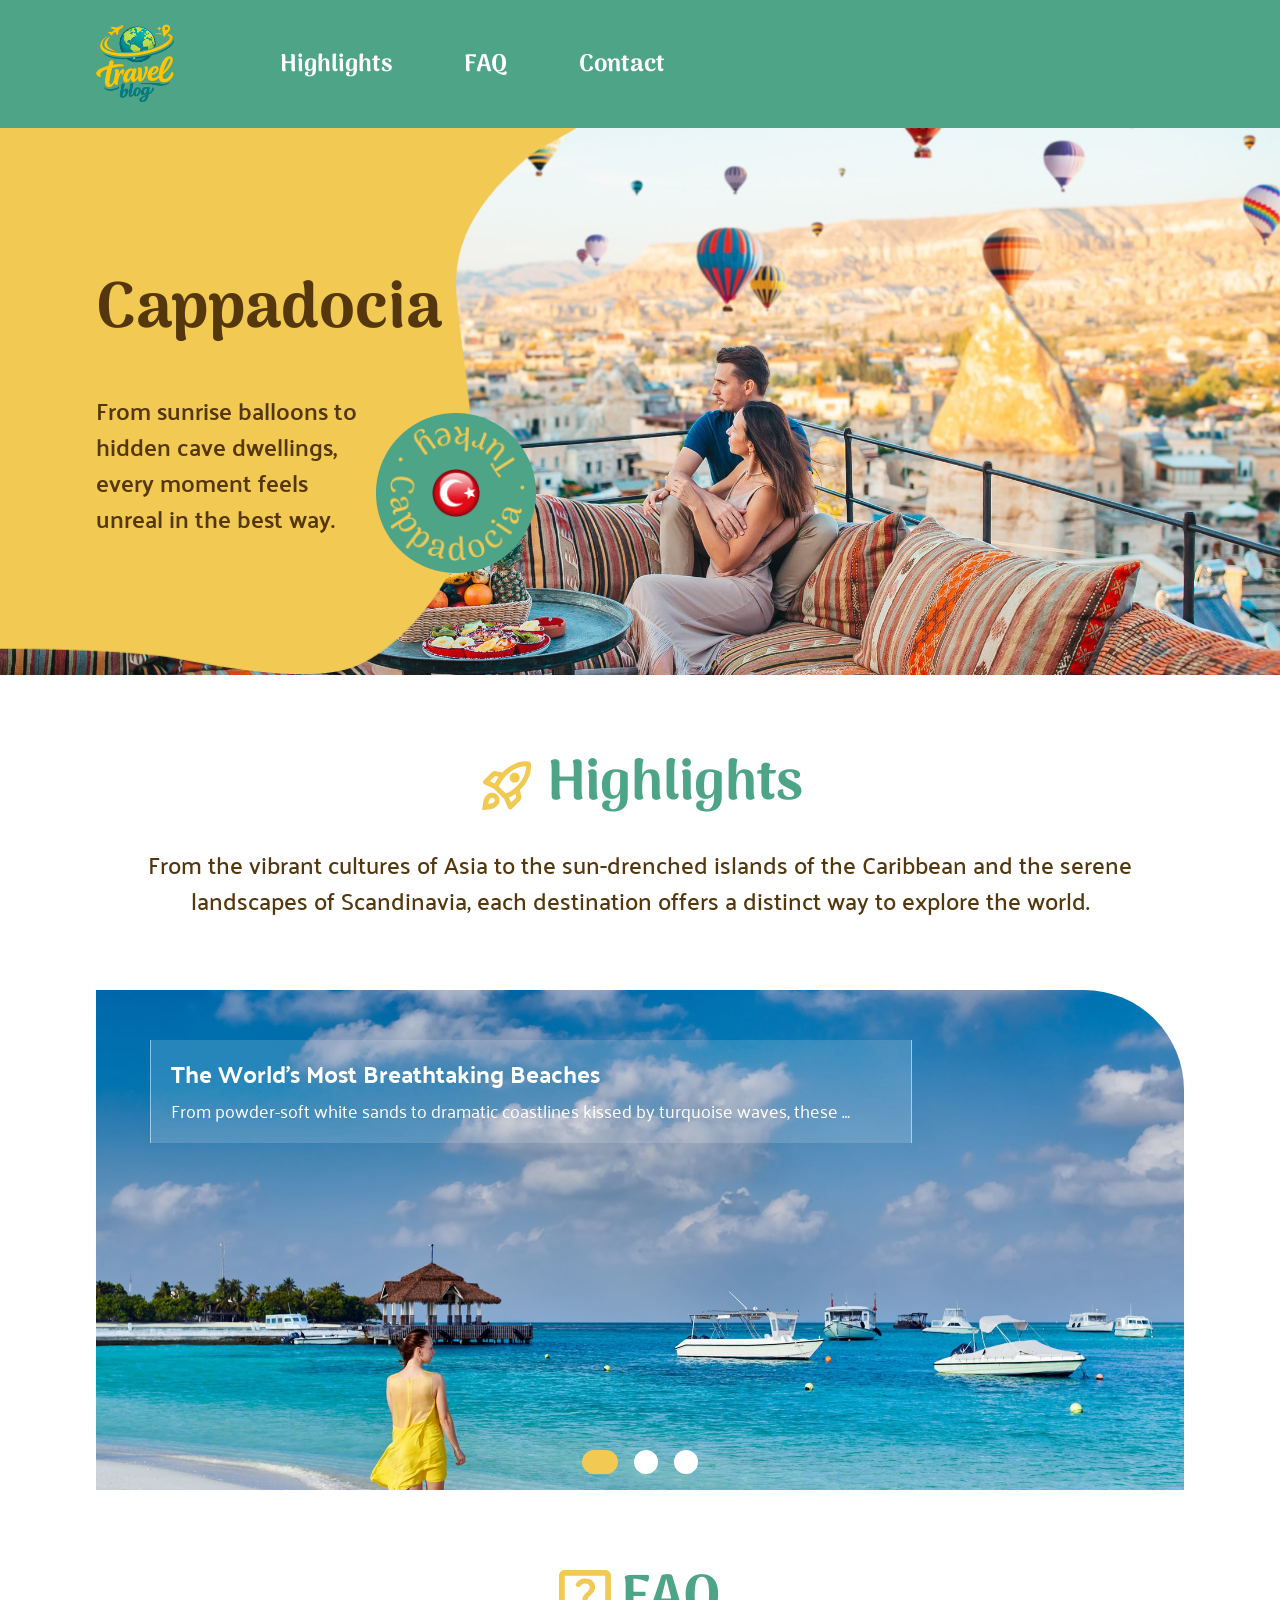
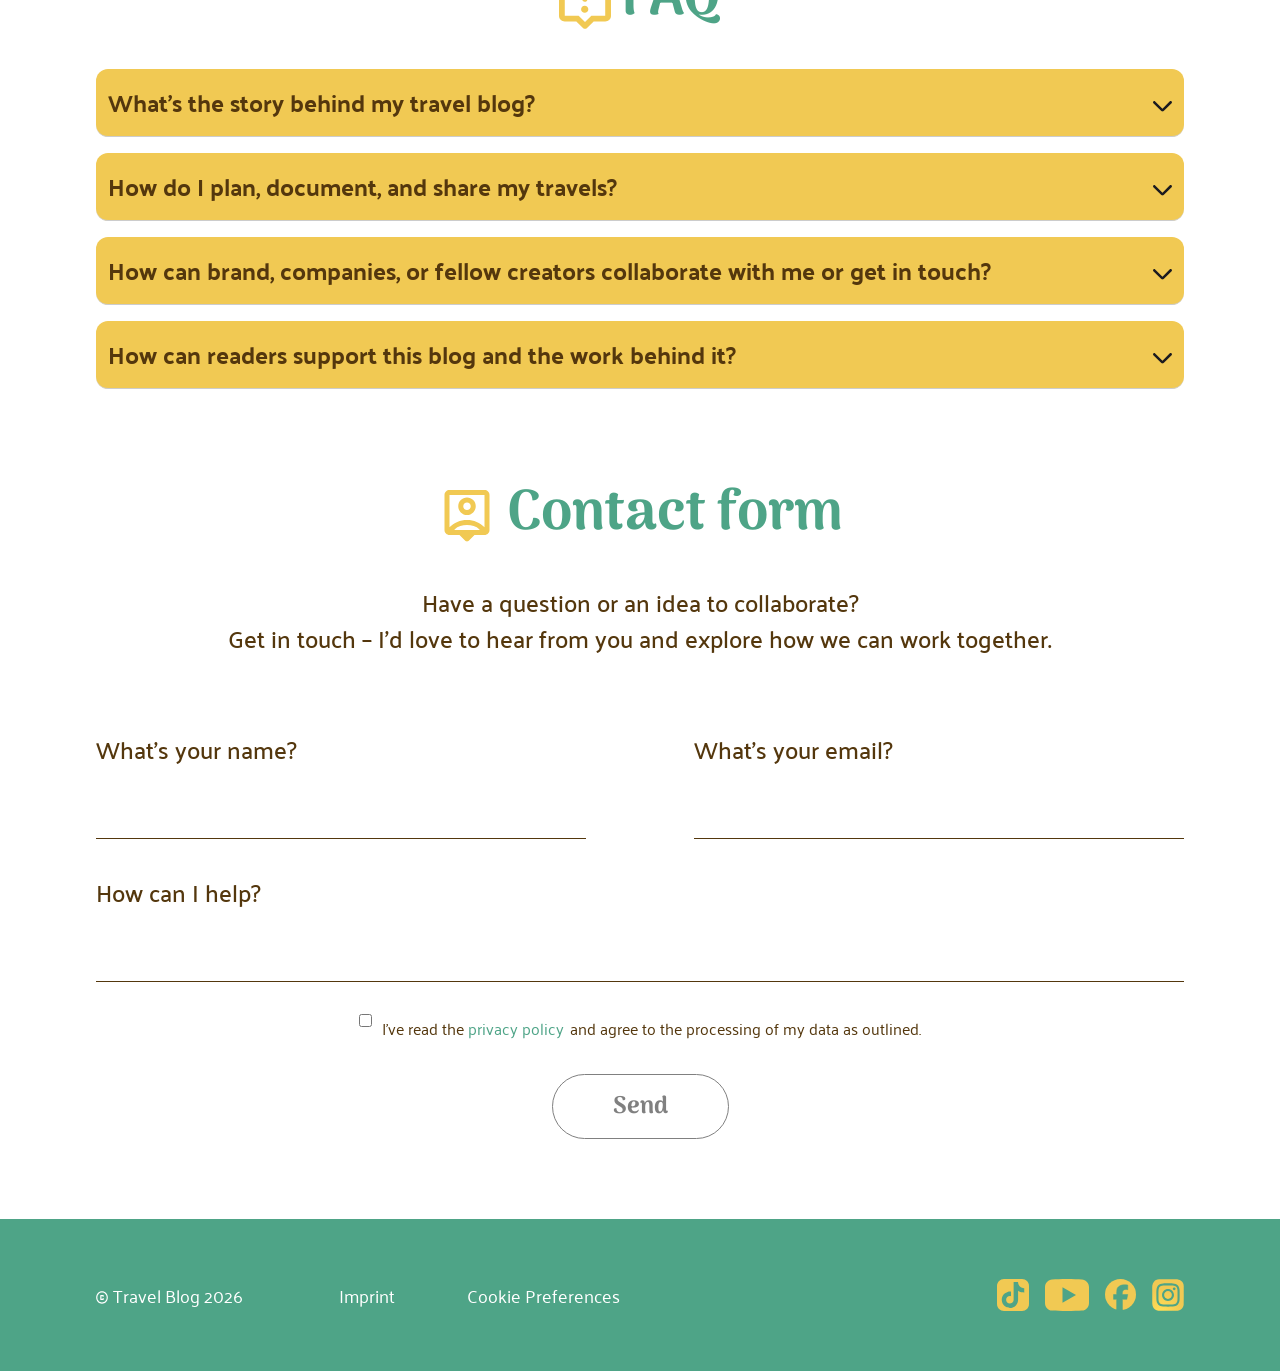
==== index.html @ 92fa1c50 "added hover effekt on desktop navbar" ====
<!DOCTYPE html>
<html lang="de">

<head>
    <meta charset="UTF-8">
    <meta name="viewport" content="width=device-width, initial-scale=1.0">
    <title>Reiseblog</title>
    <link rel="stylesheet" href="./styles/variables.css">
    <link rel="stylesheet" href="./styles/fonts.css">
    <link rel="stylesheet" href="./styles/reset.css">
    <link rel="stylesheet" href="./styles/style.css">
</head>

<body>
    <!--HEADER START-->
    <header>
        <nav class="desktop-nav">
            <a class="logo" href="./index.html">
                <img src="./assets/icons/header-logo.svg" alt="Reiseblog führt zur Startseite">
            </a>
            <ul>
                <li><a class="highlight" href="./index.html#highlights">Highlights</a></li>
                <li><a href="./index.html#faq">FAQ</a></li>
                <li><a href="./index.html#contact">Contact</a></li>
            </ul>
        </nav>
    </header>
    <!--HEADER END-->

    <!--MAIN START-->
    <main>
        <section class="landing-section">
            <div class="landing-blob">
                <div class="landing-badge">
                    <img class="badge-circle" src="./assets/img/ellipse-green.png" alt="Ein grüner Kreis">
                    <img class="badge-text" src="./assets/img/cappadocia-turkey.png"
                        alt="Cappadocia eine Stadt in der Türkei">
                    <img class="badge-flag" src="./assets/icons/turkey-flag.png" alt="Die türkische Flagge">
                </div>
            </div>
            <div class="landing-inner">
                <div class="landing-text">
                    <h1>Cappadocia</h1>
                    <p>From sunrise balloons to hidden cave dwellings, every moment feels unreal
                        in the best way.</p>
                </div>
            </div>
        </section>
        <section class="highlights-section" id="highlights">
            <div class="highlights-headline">
                <img class="icons" src="./assets/icons/rocket-launch-yellow.svg" alt="Eine gelbe symbolische Rakete">
                <h2>Highlights</h2>
            </div>
            <p class="section-intro">From the vibrant cultures of Asia to the sun-drenched islands of
                the Caribbean and the serene landscapes of Scandinavia, each destination offers a
                distinct way to explore the world.</p>
            <section class="slider">
                <input type="radio" name="slider" id="slide-1" checked>
                <input type="radio" name="slider" id="slide-2">
                <input type="radio" name="slider" id="slide-3">

                <div class="slider-wrapper">
                    <a class="slide" href="./joel.html">
                        <img src="./assets/img/slider-maldives.jpg" alt="">
                        <div class="slide-text">
                            <h3>The World&rsquo;s Most Breathtaking Beaches</h3>
                            <p>From powder-soft white sands to dramatic coastlines kissed by
                                turquoise waves, these …</p>
                        </div>
                    </a>
                    <a class="slide" href="./abed.html">
                        <img src="./assets/img/slider-beirut.jpg" alt="">
                        <div class="slide-text">
                            <h3>Beirut in 3 Days: Culture, Coast and Cuisine</h3>
                            <p>Discover Beirut, a city where historic streets, Mediterranean views
                                and modern culture come …</p>
                        </div>
                    </a>
                    <a class="slide" href="./jp.html">
                        <img src="./assets/img/slider-sharm-el-sheikh.jpg" alt="">
                        <div class="slide-text">
                            <h3>Sharm el-Sheikh Beneath The Surface</h3>
                            <p>Coral gardens start a few metres from the shore, where turtles and reef
                                fish drift past in …</p>
                        </div>
                    </a>
                </div>

                <div class="slider-dots">
                    <label for="slide-1"></label>
                    <label for="slide-2"></label>
                    <label for="slide-3"></label>
                </div>
            </section>
        </section>
        <section class="faq-section" id="faq">
            <div class="faq-headline">
                <img class="icons" src="./assets/icons/live-help-yellow.svg" alt="Ein gelbes symbolisches Fragezeichen">
                <h2>FAQ</h2>
            </div>
            <div class="faq-all">
                <details class="faq">
                    <summary>What's the story behind my travel blog?</summary>
                    <p>This blog started as a way to remember. After my first long trip I noticed the
                        details were fading faster than the photos could hold them, so I began writing
                        everything down. What was meant as a private diary slowly turned into a place
                        where other travelers come for honest, first-hand stories.</p>
                </details>
                <details class="faq">
                    <summary>How do I plan, document, and share my travels?</summary>
                    <p>Planning usually starts months ahead with a rough route, a budget, and a lot of
                        reading. On the road I take notes every evening and shoot as I go, so nothing
                        depends on memory later. The posts are written once I am back home, which keeps
                        them honest rather than rushed.</p>
                </details>
                <details class="faq">
                    <summary>How can brand, companies, or fellow creators collaborate with me or get in touch?
                    </summary>
                    <p>I work with brands, tourism boards, and fellow creators whose values match what I
                        write about here. The easiest way to reach me is the contact form below &ndash;
                        ideally with a short outline of what you have in mind and a rough timeline.
                        Every serious request gets an answer, usually within a week.</p>
                </details>
                <details class="faq">
                    <summary>How can readers support this blog and the work behind it?</summary>
                    <p>The most valuable support is free: read the posts, share the ones you liked, and
                        tell me what you would like to see next. If you want to go further, booking
                        through the links you find here costs you nothing extra and helps cover hosting
                        and travel expenses. Every message and every recommendation keeps this project
                        going.</p>
                </details>
            </div>
        </section>
        <section class="contact-section" id="contact">
            <div class="contact-headline">
                <img class="icons" src="./assets/icons/person-pin-yellow.svg" alt="Gelbes Symbol für eine Kontaktperson">
                <h2>Contact form</h2>
            </div>
            <p class="section-intro">Have a question or an idea to collaborate?<br>
                Get in touch &ndash; I'd love to hear from you and explore how we can work together.</p>
            <form class="contact-form">
                <div class="form-field">
                    <label for="contact-name">What's your name?</label>
                    <input type="text" id="contact-name" name="name">
                </div>

                <div class="form-field">
                    <label for="contact-email">What's your email?</label>
                    <input type="email" id="contact-email" name="email">
                </div>

                <div class="form-field form-field-full">
                    <label for="contact-message">How can I help?</label>
                    <input type="text" id="contact-message" name="message">
                </div>

                <div class="form-privacy">
                    <input type="checkbox" id="contact-privacy" name="privacy">
                    <label for="contact-privacy">I've read the <a href="#">privacy policy</a> and agree to
                        the processing of my data as outlined.</label>
                </div>

                <button class="send-button" type="button">Send</button>
            </form>
        </section>
    </main>
    <!--MAIN END-->

    <!--FOOTER START-->
    <footer>
        <div class="footer-inner">
            <div class="footer-legal">
                <a href="">Imprint</a>
                <a href="">Cookie Preferences</a>
            </div>
            <div class="footer-row">
                <div class="copyright">
                    <img src="./assets/icons/copyright-icon.svg" alt="Ein Copyright Logo">
                    <p>Travel Blog 2026</p>
                </div>
                <div class="footer-social">
                    <a href="https://www.tiktok.com" target="_blank"><img src="./assets/icons/tiktok-icon.svg"
                            alt="TikTok Logo"></a>
                    <a class="youtube" href="https://www.youtube.com" target="_blank"><img
                            src="./assets/icons/youtube-icon.svg" alt="YouTube Logo"></a>
                    <a href="https://www.facebook.com" target="_blank"><img src="./assets/icons/facebook-icon.svg"
                            alt="Facebook Logo"></a>
                    <a href="https://www.instagram.com" target="_blank"><img src="./assets/icons/Instagram-icon.svg"
                            alt="Instagram Logo"></a>
                </div>
            </div>
        </div>
    </footer>
    <!--FOOTER END-->

    <!--MOBILE NAV START-->
    <nav class="mobile-nav">
        <ul>
            <li><a href="./index.html"><img src="./assets/icons/Home-screen.svg" alt="zurück zu Home"></a></li>
            <li><a href="./index.html#highlights"><img src="./assets/icons/rocket-launch-green.svg"
                alt="zurück zu Highlights"></a></li>
            <li><a href="./index.html#faq"><img src="./assets/icons/live-help-green.svg" alt="zurück zu FAQ"></a></li>
            <li><a href="./index.html#contact"><img src="./assets/icons/person-pin-green.svg"
                        alt="zurück zu Contact form"></a></li>
        </ul>
    </nav>
    <!--MOBILE NAV END-->
</body>

</html>
---- styles/variables.css ----
:root {
    --color-primary:rgba(78, 164, 135, 1);
    --color-secondary:rgba(241, 201, 83, 1);
    --color-text-primary:rgba(84, 55, 13, 1);
    --color-text-secondary:rgba(255, 255, 255, 1);
    --color-background:rgba(255, 255, 255, 1);
}
---- styles/fonts.css ----
/* palanquin-regular - latin */
@font-face {
  font-display: swap; /* Check https://developer.mozilla.org/en-US/docs/Web/CSS/@font-face/font-display for other options. */
  font-family: 'Palanquin';
  font-style: normal;
  font-weight: 400;
  src: url('../assets/fonts/palanquin-v17-latin-regular.woff2') format('woff2'); /* Chrome 36+, Opera 23+, Firefox 39+, Safari 12+, iOS 10+ */
}
/* palanquin-500 - latin */
@font-face {
  font-display: swap; /* Check https://developer.mozilla.org/en-US/docs/Web/CSS/@font-face/font-display for other options. */
  font-family: 'Palanquin';
  font-style: normal;
  font-weight: 500;
  src: url('../assets/fonts/palanquin-v17-latin-500.woff2') format('woff2'); /* Chrome 36+, Opera 23+, Firefox 39+, Safari 12+, iOS 10+ */
}
/* palanquin-600 - latin */
@font-face {
  font-display: swap;
  font-family: 'Palanquin';
  font-style: normal;
  font-weight: 600;
  src: url('../assets/fonts/palanquin-v17-latin-600.woff2') format('woff2');
}

/* palanquin-700 - latin */
@font-face {
  font-display: swap; /* Check https://developer.mozilla.org/en-US/docs/Web/CSS/@font-face/font-display for other options. */
  font-family: 'Palanquin';
  font-style: normal;
  font-weight: 700;
  src: url('../assets/fonts/palanquin-v17-latin-700.woff2') format('woff2'); /* Chrome 36+, Opera 23+, Firefox 39+, Safari 12+, iOS 10+ */
}

/* arima-regular - latin */
@font-face {
  font-display: swap; /* Check https://developer.mozilla.org/en-US/docs/Web/CSS/@font-face/font-display for other options. */
  font-family: 'Arima';
  font-style: normal;
  font-weight: 400;
  src: url('../assets/fonts/arima-v7-latin-regular.woff2') format('woff2'); /* Chrome 36+, Opera 23+, Firefox 39+, Safari 12+, iOS 10+ */
}

/* arima-500 - latin */
@font-face {
  font-display: swap;
  font-family: 'Arima';
  font-style: normal;
  font-weight: 500;
  src: url('../assets/fonts/arima-v7-latin-500.woff2') format('woff2');
}

/* arima-600 - latin */
@font-face {
  font-display: swap; /* Check https://developer.mozilla.org/en-US/docs/Web/CSS/@font-face/font-display for other options. */
  font-family: 'Arima';
  font-style: normal;
  font-weight: 600;
  src: url('../assets/fonts/arima-v7-latin-600.woff2') format('woff2'); /* Chrome 36+, Opera 23+, Firefox 39+, Safari 12+, iOS 10+ */
}
/* arima-700 - latin */
@font-face {
  font-display: swap; /* Check https://developer.mozilla.org/en-US/docs/Web/CSS/@font-face/font-display for other options. */
  font-family: 'Arima';
  font-style: normal;
  font-weight: 700;
  src: url('../assets/fonts/arima-v7-latin-700.woff2') format('woff2'); /* Chrome 36+, Opera 23+, Firefox 39+, Safari 12+, iOS 10+ */
}

/* palanquin-dark-600 - latin */
@font-face {
  font-display: swap; /* Check https://developer.mozilla.org/en-US/docs/Web/CSS/@font-face/font-display for other options. */
  font-family: 'Palanquin Dark';
  font-style: normal;
  font-weight: 600;
  src: url('../assets/fonts/palanquin-dark-v17-latin-600.woff2') format('woff2'); /* Chrome 36+, Opera 23+, Firefox 39+, Safari 12+, iOS 10+ */
}
---- styles/style.css ----
body {
    background-color: var(--color-background);
    font-family: 'Palanquin';
}

h1 {
    font-family: arima;
    font-weight: 700;
    font-size: 2.5rem;
    color: var(--color-secondary);
}

h2 {
    font-family: 'Arima';
    font-style: normal;
    font-weight: 700;
    font-size: 2.25rem;
    color: var(--color-primary);
}

.desktop-nav li {
    list-style-type: none;
    display: none;
}

header {
    background-color: var(--color-primary);
    height: 70px;
    width: 100%;
    display: flex;
    justify-content: center;
    align-items: center;
}

.logo {
    display: flex;
}

header img {
    height: 56px;
    width: 56px;
}

.landing-section {
    position: relative;
    max-width: 1440px;
    margin-left: auto;
    margin-right: auto;
    height: 515px;
    background-image: url(../assets/img/hero-cappadocia.jpg);
    background-repeat: no-repeat;
    background-size: cover;
    background-position: 45% 50%;
}

.landing-blob {
    position: absolute;
    top: 0;
    left: 0;
    width: 220px;
    height: 290px;
    background-image: url(../assets/img/yellow-landing-bg.png);
    background-size: 100% 100%;
    background-repeat: no-repeat;
}

.landing-text {
    display: none;
}

.landing-badge {
    position: absolute;
    top: 120px;
    left: 70px;
    width: 160px;
    height: 160px;
}

.badge-circle {
    width: 100%;
}

.badge-text {
    position: absolute;
    top: 8%;
    left: 8%;
    width: 85%;
    animation: badge-spin 18s linear infinite;
}

.badge-flag {
    position: absolute;
    top: 35%;
    left: 35%;
    width: 30%;
}

@keyframes badge-spin {
    to {
        transform: rotate(360deg);
    }
}

.highlights-section {
    max-width: 1440px;
    margin-left: auto;
    margin-right: auto;
    padding-top: 4em;
    padding-left: 1em;
    padding-right: 1em;

}

.highlights-headline {
    display: flex;
    justify-content: center;
    align-items: center;
    gap: 0.625em;
    padding-bottom: 1em;
}

.slider {
    position: relative;
    overflow: hidden;
}

.slider>input[type="radio"] {
    position: absolute;
    bottom: 16px;
    opacity: 0;
    pointer-events: none;
}

.slider-wrapper {
    display: flex;
    width: 300%;
    transition: transform 500ms ease-in-out;
}

.slide {
    position: relative;
    width: calc(100% / 3);
    flex-shrink: 0;
    text-decoration: none;
}

.slide img {
    display: block;
    width: 100%;
    height: 500px;
    object-fit: cover;
    border-top-right-radius: 100px;
}

.slide-text {
    position: absolute;
    top: 20%;
    left: 5%;
    right: 5%;
    padding: 1.25em;
    border-left: 1px solid rgba(255, 255, 255, 0.5);
    border-right: 1px solid rgba(255, 255, 255, 0.5);
    background-color: rgba(255, 255, 255, 0.15);
    color: var(--color-text-secondary);
}

.slide-text h3 {
    font-family: 'Palanquin';
    font-weight: 700;
    font-size: 1.5rem;
    line-height: 1.2;
}

.slide-text p {
    font-size: 1.125rem;
    line-height: 1.4;
    padding-top: 0.5em;
}

#slide-1:checked~.slider-wrapper {
    transform: translateX(0);
}

#slide-2:checked~.slider-wrapper {
    transform: translateX(calc(-100% / 3));
}

#slide-3:checked~.slider-wrapper {
    transform: translateX(calc(-200% / 3));
}

.slider-dots {
    position: absolute;
    bottom: 16px;
    left: 50%;
    transform: translateX(-50%);
    display: flex;
    gap: 1em;
}

.slider-dots label {
    width: 24px;
    height: 24px;
    border-radius: 12px;
    background-color: var(--color-background);
    cursor: pointer;
    transition: width 300ms ease-in-out, background-color 300ms ease-in-out;
}

#slide-1:checked~.slider-dots label:nth-child(1),
#slide-2:checked~.slider-dots label:nth-child(2),
#slide-3:checked~.slider-dots label:nth-child(3) {
    width: 36px;
    background-color: var(--color-secondary);
}

.faq-section {
    max-width: 1440px;
    margin-left: auto;
    margin-right: auto;
    padding-top: 4em;
    padding-left: 1em;
    padding-right: 1em;
}

.faq-headline {
    display: flex;
    justify-content: center;
    align-items: center;
    gap: 0.625em;
    padding-bottom: 1.5em;
}

.contact-section {
    max-width: 1440px;
    margin-left: auto;
    margin-right: auto;
    padding-top: 5em;
    padding-left: 1em;
    padding-right: 1em;
    padding-bottom: 5em;
}

.contact-headline {
    display: flex;
    justify-content: center;
    align-items: center;
    gap: 0.625em;
    padding-bottom: 1.5em;
}

.section-intro {
    display: none;
}

.contact-form {
    display: flex;
    flex-direction: column;
    gap: 2em;
    max-width: 600px;
    margin-left: auto;
    margin-right: auto;
}

.form-field {
    display: flex;
    flex-direction: column;
}

.form-field label {
    font-family: 'Palanquin';
    font-size: 1.25rem;
    color: var(--color-text-primary);
}

.form-field input {
    border: none;
    border-bottom: 1px solid var(--color-text-primary);
    background-color: transparent;
    padding-top: 2em;
    padding-bottom: 0.5em;
    font-family: 'Palanquin';
    font-size: 1rem;
    color: var(--color-text-primary);
}

.form-field input:focus {
    outline: none;
    border-bottom-width: 2px;
}

.form-privacy {
    display: flex;
    align-items: flex-start;
    gap: 0.625em;
}

.form-privacy input[type="checkbox"]:checked {
    background-color: var(--color-primary);

}

.form-privacy label {
    font-family: 'Palanquin';
    color: var(--color-text-primary);
}

.form-privacy a {
    display: inline-block;
    width: 98px;
    color: var(--color-primary);
    text-decoration: none;
}

.form-privacy a:hover {
    font-weight: 700;
}

.send-button {
    align-self: center;
    padding: 0.5em 2.5em;
    border: 1px solid gray;
    border-radius: 40px;
    background-color: var(--color-background);
    font-family: 'Arima';
    font-weight: 700;
    font-size: 1.5rem;
    color: gray;
    cursor: pointer;
    transition: background-color 200ms ease-in-out, border-color 200ms ease-in-out, color 200ms ease-in-out;
}

.send-button:hover {
    border-color: var(--color-primary);
    background-color: var(--color-primary);
    color: var(--color-secondary);
}

footer {
    background-color: var(--color-primary);
    display: flex;
    justify-content: center;
    min-height: 134px;
}

.footer-inner {
    width: 100%;
    max-width: 1440px;
    display: flex;
    flex-direction: column;
    justify-content: flex-end;
    gap: 0.625em;
    padding-left: 1em;
    padding-right: 1em;
    padding-bottom: 12px;
}

.footer-legal {
    display: flex;
    flex-direction: column;
    gap: 0.625em;
}

.footer-legal a {
    text-decoration: none;
    white-space: nowrap;
    color: var(--color-text-secondary);
    font-family: 'Palanquin';
    font-weight: 400;
}

.footer-row {
    display: flex;
    justify-content: space-between;
    align-items: baseline;
}

.copyright {
    display: flex;
    align-items: baseline;
    gap: 0.2em;
    margin-left: -1.3px;
}

.copyright img {
    height: 0.8em;
    width: 0.8em;
    align-self: baseline;
    position: relative;
    top: 0.1em;
}

.copyright p {
    white-space: nowrap;
    color: var(--color-text-secondary);
    font-family: 'Palanquin';
    font-weight: 400;
}

.footer-social {
    display: flex;
    gap: 0.5em;
    align-items: center;
}

.footer-social a {
    display: flex;
}

.footer-social img {
    height: 24px;
    width: auto;
}

.mobile-nav {
    height: 88px;
    display: flex;
    justify-content: center;
    align-items: center;
    padding-left: 1em;
    padding-right: 1em;
    background-color: var(--color-secondary);
    position: sticky;
    bottom: 0;
    width: 100%;
    z-index: 100;
}

.mobile-nav li {
    list-style-type: none;
}

.mobile-nav ul {
    display: flex;
    gap: 2.5em;
}

.mobile-nav img {
    height: 34px;
    height: 34px;
}

.faq-all {
    display: flex;
    align-items: center;
    flex-direction: column;
    gap: 1em;
}

.faq {
    width: 100%;
    max-width: 600px;
    background-color: var(--color-secondary);
    border-radius: 12px;
    padding: 0.75em;
}

.faq summary {
    display: flex;
    justify-content: space-between;
    align-items: center;
    gap: 1em;
    color: var(--color-text-primary);
    font-weight: 700;
    cursor: pointer;
    list-style: none;
}

.faq summary::after {
    content: url(../assets/icons/faq-arrow.svg);
    flex-shrink: 0;
}

.faq[open] summary::after {
    content: url(../assets/icons/faq-arrow-2.svg);
}

.faq p {
    background-color: var(--color-background);
    border-radius: 8px;
    padding: 0.75em 1em;
    margin-top: 0.75em;
    font-size: 1rem;
    line-height: 1.6;
    color: var(--color-text-primary);
}

.faq {
    interpolate-size: allow-keywords;
    position: relative;
    overflow: hidden;
    border-bottom: 1px solid #ccc;
}

.faq::details-content {
    block-size: 0;
    overflow: hidden;
    opacity: 0;
    transition:
        block-size 0.35s ease,
        opacity 0.25s ease,
        content-visibility 0.35s allow-discrete;
}

.faq[open]::details-content {
    block-size: auto;
    opacity: 1;
}

.article-page {
    width: 100%;
    max-width: 100%;
    min-height: 100dvh;
    margin: 0 auto;
    background-color: var(--color-background);
}

.article-header {
    height: 70px;
    background-color: var(--color-primary);
    display: flex;
    align-items: center;
    justify-content: center;
}

.article-header a {
    display: flex;
}

.article-header img {
    width: 56px;
    height: 56px;
}

.article {
    padding: 1.25em 0.75em 5em;
    color: var(--color-text-primary);
}

.article p.article-kicker {
    margin-bottom: 0.4em;
    line-height: 1;
    color: var(--color-primary);
    font-weight: 600;
    font-family: palanquin;
}

.article h1 {
    font-size: 2.25rem;
    line-height: 1.1;
    margin-bottom: 16px;
}

.article p,
.article li {
    font-size: 1rem;
    font-family: palanquin;
    font-weight: 400;

}

.article-meta {
    display: flex;
    flex-wrap: wrap;
    gap: 4px 12px;
    margin-bottom: 2em;
    color: var(--color-text-primary);
    font-size: 0.875rem;
}

.article-meta span {
    display: flex;
    align-items: center;
    gap: 3px;
}

.article-meta img {
    width: 16px;
    height: 16px;
}

.author-card {
    margin-bottom: 4em;
    padding: 16px;
    text-align: center;
    background-color: rgba(78, 164, 135, 0.2);
    border-radius: 32px;
}

.author-photo {
    position: relative;
    width: 104px;
    height: 104px;
    margin: 0 auto 10px;
    overflow: hidden;
    border-radius: 50%;
}

.author-photo img {
    width: 100%;
    height: 100%;
    object-fit: cover;
}

.author-card h2 {
    font-family: arima;
    font-weight: 700;
    font-size: 1rem;
    color: var(--color-text-primary);
}

.author-role {
    margin-bottom: 8px;
    color: var(--color-text-primary);
}

.article>p,
.article-head-text>p {
    margin-bottom: 1em;
    font-family: palanquin;
    font-weight: 400;
    font-size: 1rem;
}

.article-head-text>p.article-intro {
    margin-bottom: 1.5em;
}

.article-media {
    position: relative;
    max-width: 100%;
    height: 200px;
    border-radius: 24px;
    overflow: hidden;
}

.article-video {
    position: relative;
    max-width: 100%;
    height: 200px;
    border-radius: 24px;
    overflow: hidden;
}


.article-media>img {
    width: 100%;
    height: 100%;
    object-fit: cover;
}

.article-list {
    margin: 0 0 2em;
    padding-left: 25px;
}

.article-list li+li {
    margin-top: 5px;
}

.pro-tipps {
    position: relative;
    margin: 6.25em 0 2em;
    padding: 30px 18px 18px;
    background-color: rgba(78, 164, 135, 0.2);
    border-radius: 30px;
}

.pro-tipps-title {
    position: absolute;
    top: -55px;
    left: 16px;
    display: flex;
    align-items: center;
    gap: 6px;
    padding: 7px 16px 7px 10px;
    color: var(--color-secondary);
    background-color: var(--color-primary);
    border-radius: 5px;
    transform: rotate(-12deg);
}

.pro-tipps-title img {
    width: 38px;
    height: 38px;
}

.pro-tipps-title h3 {
    font-family: 'Palanquin';
    font-weight: 700;
    font-size: 1.5rem;
}

.pro-tipps ol {
    padding-left: 24px;
}

.pro-tipps li+li {
    margin-top: 8px;
}

.pro-tipps a {
    display: inline-block;
    width: 5em;
    color: var(--color-primary);
    font-weight: 500;
    text-decoration: none;
}

.pro-tipps a:hover {
    font-weight: 700;
}

.share-section {
    position: relative;
    min-height: 120px;
    margin-top: 2em;
    text-align: center;
}

.share-section>input[type="checkbox"] {
    position: absolute;
    bottom: 0;
    opacity: 0;
    pointer-events: none;
}

.share-action {
    display: inline-flex;
    align-items: center;
    gap: 1em;
}

.share-extra {
    display: none;
    align-items: center;
    gap: 0.5em;
}

.share-icon-out {
    width: 28px;
    height: auto;
}

.share-links {
    display: flex;
    flex-direction: column;
    width: 95px;
    text-align: left;
}

.share-links a {
    color: var(--color-primary);
    font-family: 'Arima';
    font-weight: 500;
    font-size: 1.25rem;
    line-height: 1.2;
}

.share-links a:hover {
    font-weight: 700;
}

#share-open:checked~.share-action .share-icon-in {
    display: none;
}

#share-open:checked~.share-action {
    gap: 0.5em;
    padding-left: 29px;
}

#share-open:checked~.share-action .share-button {
    min-width: 0;
    padding: 0 1em;
}

#share-open:checked~.share-action .share-extra {
    display: flex;
}

.share-section p {
    margin-bottom: 2.5em;
    font-family: 'Arima';
    font-weight: 500;
}

.share-arrow {
    position: absolute;
    right: 50%;
    bottom: 25px;
    margin-right: 111px;
    width: 32px;
    height: auto;
}

.share-button {
    display: inline-flex;
    min-width: 160px;
    min-height: 50px;
    padding: 0 1.5em;
    align-items: center;
    justify-content: center;
    gap: 6px;
    cursor: pointer;
    color: var(--color-secondary);
    background-color: var(--color-primary);
    border-radius: 50px;
    font-family: arima;
    font-size: 1.5rem;
    font-weight: 700;
    text-decoration: none;
}


.top5-headline {
    margin-bottom: 1.5em;
    text-align: center;
    font-family: 'Arima';
    font-weight: 600;
    font-size: 1.125rem;
    color: var(--color-text-primary);
}

.top5-slider {
    position: relative;
    display: flex;
    justify-content: center;
    overflow: hidden;
    max-width: 400px;
    margin-left: auto;
    margin-right: auto;
    margin-bottom: 2em;
    padding-bottom: 2.5em;
}

.top5-slider>input[type="radio"] {
    position: absolute;
    bottom: 16px;
    opacity: 0;
    pointer-events: none;
}

.top5-track {
    display: flex;
    gap: 20px;
    transition: transform 500ms ease-in-out;
}

.top5-card {
    position: relative;
    flex-shrink: 0;
    width: 180px;
    transform: perspective(600px) rotateY(-35deg);
    transition: transform 400ms ease-in-out, margin 400ms ease-in-out;
}

.top5-card img {
    display: block;
    width: 100%;
    height: 280px;
    object-fit: cover;
    border-radius: 16px;
    box-shadow: 0 4px 16px rgba(0, 0, 0, 0.25);
}

#top5-1:checked~.top5-track {
    transform: translateX(400px);
}

#top5-2:checked~.top5-track {
    transform: translateX(200px);
}

#top5-3:checked~.top5-track {
    transform: translateX(0);
}

#top5-4:checked~.top5-track {
    transform: translateX(-200px);
}

#top5-5:checked~.top5-track {
    transform: translateX(-400px);
}

#top5-2:checked~.top5-track .top5-card:nth-child(-n+1),
#top5-3:checked~.top5-track .top5-card:nth-child(-n+2),
#top5-4:checked~.top5-track .top5-card:nth-child(-n+3),
#top5-5:checked~.top5-track .top5-card:nth-child(-n+4) {
    transform: perspective(600px) rotateY(35deg);
}

#top5-1:checked~.top5-track .top5-card:nth-child(1),
#top5-2:checked~.top5-track .top5-card:nth-child(2),
#top5-3:checked~.top5-track .top5-card:nth-child(3),
#top5-4:checked~.top5-track .top5-card:nth-child(4),
#top5-5:checked~.top5-track .top5-card:nth-child(5) {
    transform: perspective(600px) rotateY(0deg);
}

.top5-dots {
    position: absolute;
    bottom: 0;
    left: 50%;
    transform: translateX(-50%);
    display: flex;
    gap: 1em;
}

.top5-dots label {
    width: 24px;
    height: 24px;
    border-radius: 12px;
    background-color: rgba(78, 164, 135, 0.25);
    cursor: pointer;
    transition: width 300ms ease-in-out, background-color 300ms ease-in-out;
}

#top5-1:checked~.top5-dots label:nth-child(1),
#top5-2:checked~.top5-dots label:nth-child(2),
#top5-3:checked~.top5-dots label:nth-child(3),
#top5-4:checked~.top5-dots label:nth-child(4),
#top5-5:checked~.top5-dots label:nth-child(5) {
    width: 36px;
    background-color: var(--color-primary);
}

.highlight {
    position: relative;
    display: inline-block;
}

.highlight::after {
    content: "";
    position: absolute;
    left: 50%;
    bottom: -0.5px;
    transform: translateX(-50%);
    width: 130px;
    height: 30px;
    background-image: url("../assets/icons/highlights-line.svg");
    background-repeat: no-repeat;
    background-position: center bottom;
    background-size: contain;
    opacity: 0;
    transition: opacity 250ms ease;
}

.highlight:hover::after {
    opacity: 1;
}

@media (min-width: 769px) {



    .article {
        max-width: 1440px;
        margin-left: auto;
        margin-right: auto;
        padding-left: 6em;
        padding-right: 6em;
    }

    .article-head {
        display: flex;
        align-items: flex-start;
        gap: 3em;
    }

    .article-head-text {
        flex-grow: 1;
    }

    .author-card {
        width: 210px;
        flex-shrink: 0;
        margin-bottom: 0;
        padding: 12px;
    }

    .article .author-card p {
        font-size: 0.8rem;
        line-height: 1.45;
    }

    .article .author-card h2 {
        font-size: 0.9rem;
    }

    .author-photo {
        width: 84px;
        height: 84px;
    }

    .article h1 {
        font-size: 3rem;
    }

    .article p.article-kicker {
        font-size: 1.75rem;
    }

    .article-head-text>p.article-intro {
        font-size: 1.375rem;
        line-height: 1.35;
    }

    .article-meta {
        gap: 8px 1.5em;
        font-size: 1rem;
    }

    .top5-headline {
        font-size: 1.5rem;
    }

    .top5-slider {
        max-width: none;
        margin-bottom: 3em;
        padding-bottom: 0;
        overflow: visible;
    }

    .top5-track {
        justify-content: center;
        gap: 0;
    }

    .top5-card {
        width: 150px;
        margin-left: -40px;
    }

    .top5-card:first-child {
        margin-left: 0;
    }

    .top5-card img {
        height: 220px;
        box-shadow: -9px 5px 20px rgba(0, 0, 0, 0.25);
    }

    .top5-dots {
        display: none;
    }

    #top5-1:checked~.top5-track,
    #top5-2:checked~.top5-track,
    #top5-3:checked~.top5-track,
    #top5-4:checked~.top5-track,
    #top5-5:checked~.top5-track {
        transform: none;
    }

    #top5-1:checked~.top5-track .top5-card:nth-child(n),
    #top5-2:checked~.top5-track .top5-card:nth-child(n),
    #top5-3:checked~.top5-track .top5-card:nth-child(n),
    #top5-4:checked~.top5-track .top5-card:nth-child(n),
    #top5-5:checked~.top5-track .top5-card:nth-child(n) {
        transform: perspective(850px) rotateY(38deg);
    }

    #top5-1:checked~.top5-track .top5-card:nth-child(n):hover,
    #top5-2:checked~.top5-track .top5-card:nth-child(n):hover,
    #top5-3:checked~.top5-track .top5-card:nth-child(n):hover,
    #top5-4:checked~.top5-track .top5-card:nth-child(n):hover,
    #top5-5:checked~.top5-track .top5-card:nth-child(n):hover {
        transform: perspective(850px) rotateY(0deg) scale(1.1);
        z-index: 10;
    }

    #top5-1:checked~.top5-track .top5-card:hover~.top5-card,
    #top5-2:checked~.top5-track .top5-card:hover~.top5-card,
    #top5-3:checked~.top5-track .top5-card:hover~.top5-card,
    #top5-4:checked~.top5-track .top5-card:hover~.top5-card,
    #top5-5:checked~.top5-track .top5-card:hover~.top5-card {
        transform: perspective(850px) rotateY(-38deg) translateX(65px);
    }

    .top5-card:hover~.top5-card:nth-child(2) {
        z-index: 4;
    }

    .top5-card:hover~.top5-card:nth-child(3) {
        z-index: 3;
    }

    .top5-card:hover~.top5-card:nth-child(4) {
        z-index: 2;
    }

    .top5-card:hover~.top5-card:nth-child(5) {
        z-index: 1;
    }

    .faq {
        max-width: none;
    }

    .highlights-section,
    .faq-section,
    .contact-section {
        padding-left: 6em;
        padding-right: 6em;
    }

    footer {
        min-height: 152px;
    }

    .footer-inner {
        flex-direction: row;
        align-items: center;
        gap: 2em;
        padding-left: 6em;
        padding-right: 6em;
        padding-bottom: 0;
    }

    .footer-legal a,
    .copyright {
        font-size: 1.125rem;
    }

    .footer-social img {
        height: 32px;
    }

    .footer-row {
        display: contents;
    }

    .copyright {
        order: 1;
    }

    .footer-legal {
        order: 2;
        flex-direction: row;
        gap: 2em;
    }

    .footer-social {
        order: 3;
        margin-left: auto;
        gap: 1em;
    }

    .mobile-nav {
        display: none;
    }

    .desktop-nav {
        display: flex;
        align-items: center;
        gap: 6.5em;
        width: 100%;
        max-width: 1440px;
        padding-left: 6em;
        padding-right: 6em;
    }

    header {
        height: 128px;
    }

    header img {
        height: 80px;
        width: 80px;
    }

    .desktop-nav ul {
        display: flex;
        gap: 4.5em;
    }

    .desktop-nav li {
        display: block;
    }

    .desktop-nav a {
        text-decoration: none;
        color: var(--color-text-secondary);
        font-family: 'Arima';
        font-weight: 700;
        font-size: 1.5rem;
    }

    .landing-section {
        height: 547px;
        background-position: 10% 50%;
    }

    .landing-blob {
        top: 0;
        width: max(45%, 520px);
        height: 100%;
        background-image: url(../assets/img/yellow-landing-bg-dektop.png);
        background-size: 100% 100%;
        background-repeat: no-repeat;
    }

    .landing-inner {
        position: absolute;
        top: 0;
        left: 0;
        right: 0;
        bottom: 0;
        max-width: 1440px;
        margin-left: auto;
        margin-right: auto;
        padding-left: 6em;
        padding-right: 6em;
    }

    .landing-text {
        display: block;
        padding-top: 130px;
        max-width: 25%;
        color: var(--color-text-primary);
    }

    .landing-text h1 {
        font-family: 'Arima';
        font-weight: 700;
        font-size: 2rem;
        color: var(--color-text-primary);
    }

    .landing-text p {
        font-family: 'Palanquin';
        font-size: 1rem;
        line-height: 1.5;
        padding-top: 1.25em;
    }

    .landing-badge {
        top: 285px;
        right: 40px;
        left: auto;
        width: 160px;
    }

    .article-video {
        height: 350px;
        margin-top: 1.5em;
        margin-bottom: 1.5em;
    }

    .desktop-nav ul a:active {
        color: var(--color-secondary);
    }


}

@media (min-width: 1280px) {




    .article h1 {
        font-size: 4rem;
    }

    .article p.article-kicker {
        font-size: 2.5rem;
    }

    .article-head-text>p.article-intro {
        max-width: none;
        font-size: 2rem;
        line-height: 1.3;
    }

    .article-meta {
        gap: 8px 2em;
        font-size: 1rem;
    }

    .article-head {
        gap: 4em;
    }

    .author-card {
        width: 270px;
        padding: 16px;
    }

    .article .author-card p {
        font-size: 1rem;
        line-height: 1.4;
    }




    .article .author-card h2 {
        font-size: 1.5rem;
    }

    .author-photo {
        width: 104px;
        height: 104px;
    }

    .top5-headline {
        font-size: 2rem;
    }

    .top5-slider {
        margin-bottom: 6em;
    }

    .top5-card {
        width: 300px;
        margin-left: -85px;
    }

    .top5-card img {
        height: 440px;
    }

    #top5-1:checked~.top5-track .top5-card:nth-child(n),
    #top5-2:checked~.top5-track .top5-card:nth-child(n),
    #top5-3:checked~.top5-track .top5-card:nth-child(n),
    #top5-4:checked~.top5-track .top5-card:nth-child(n),
    #top5-5:checked~.top5-track .top5-card:nth-child(n) {
        transform: perspective(1700px) rotateY(40deg);
    }

    #top5-1:checked~.top5-track .top5-card:nth-child(n):hover,
    #top5-2:checked~.top5-track .top5-card:nth-child(n):hover,
    #top5-3:checked~.top5-track .top5-card:nth-child(n):hover,
    #top5-4:checked~.top5-track .top5-card:nth-child(n):hover,
    #top5-5:checked~.top5-track .top5-card:nth-child(n):hover {
        transform: perspective(1700px) rotateY(0deg) scale(1.1);
        z-index: 10;
    }

    #top5-1:checked~.top5-track .top5-card:hover~.top5-card,
    #top5-2:checked~.top5-track .top5-card:hover~.top5-card,
    #top5-3:checked~.top5-track .top5-card:hover~.top5-card,
    #top5-4:checked~.top5-track .top5-card:hover~.top5-card,
    #top5-5:checked~.top5-track .top5-card:hover~.top5-card {
        transform: perspective(1700px) rotateY(-40deg) translateX(130px);
    }

    .article>p,
    .article-list li,
    .pro-tipps li,
    .share-section p {
        font-size: 1.5rem;
        line-height: 1.5;
    }

    .article-list-intro,
    .article-list {
        margin-left: 3em;
    }

    .pro-tipps {
        margin-left: 30px;
        margin-right: 30px;
    }

    .pro-tipps ol {
        padding-left: 25px;
    }

    .section-intro {
        display: block;
        max-width: 55em;
        margin-left: auto;
        margin-right: auto;
        padding-bottom: 3em;
        text-align: center;
        font-size: 1.5rem;
        line-height: 1.5;
        color: var(--color-text-primary);
        font-weight: 500;
    }

    .slide-text {
        top: 10%;
        left: 5%;
        right: 25%;
    }

    .contact-form {
        max-width: none;
        flex-direction: row;
        flex-wrap: wrap;
        justify-content: space-between;
    }

    .form-field {
        width: 45%;
    }

    .form-field-full,
    .form-privacy {
        width: 100%;
        justify-content: center;
    }

    .send-button {
        margin-left: auto;
        margin-right: auto;
    }

    .footer-inner {
        gap: 6em;
    }

    .footer-legal {
        gap: 4.5em;
    }

    .landing-text h1 {
        font-size: 4rem;
    }

    .landing-text p {
        font-size: 1.5rem;
        font-weight: 600;
    }

    .article-video {
        height: 600px;
        margin-top: 1.5em;
        margin-bottom: 1.5em;
    }

    h2 {
        font-size: 3.5rem;
    }


    .faq summary {
        font-size: 1.5rem;

    }

    .icons {
        height: 60px;
    }

    .section-intro {
        font-size: 1.5rem;
        font-weight: 500;
    }

    .form-field label {
        font-size: 1.5rem;
        font-weight: 500;
    }

}
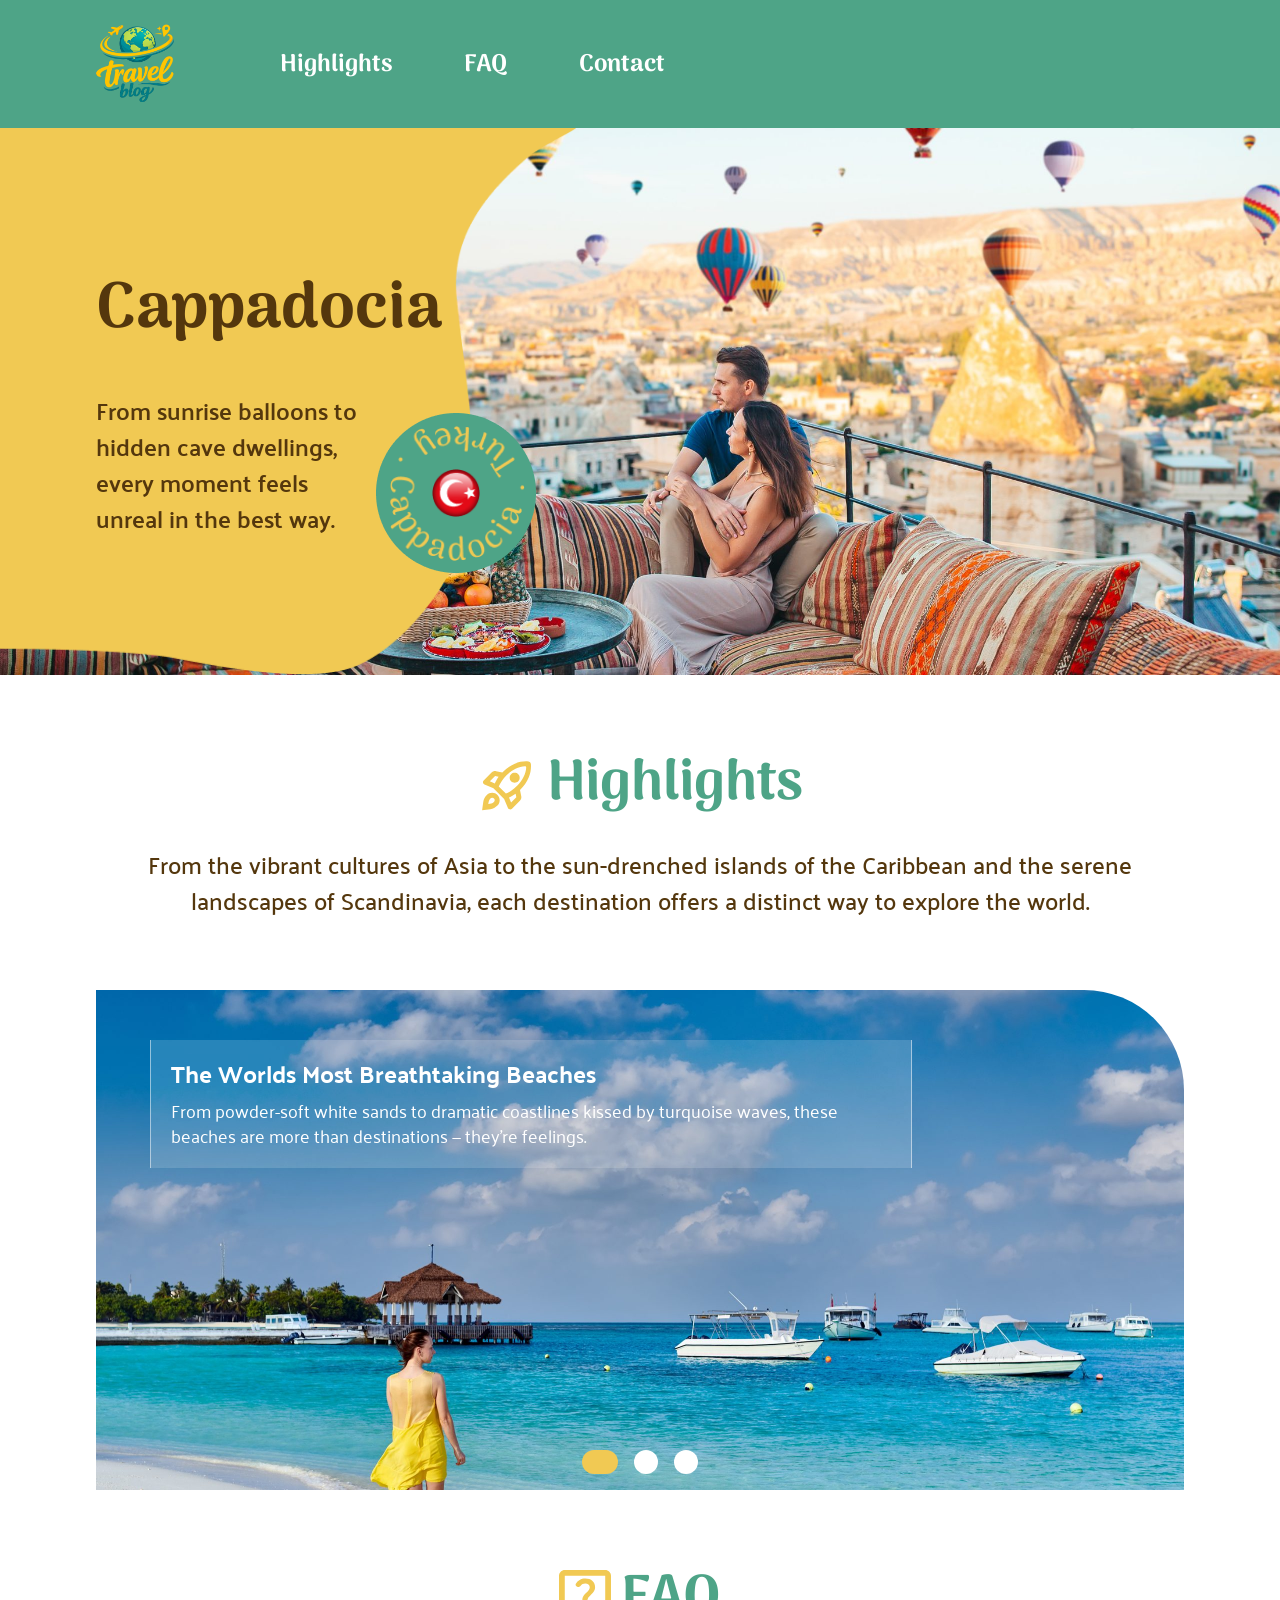
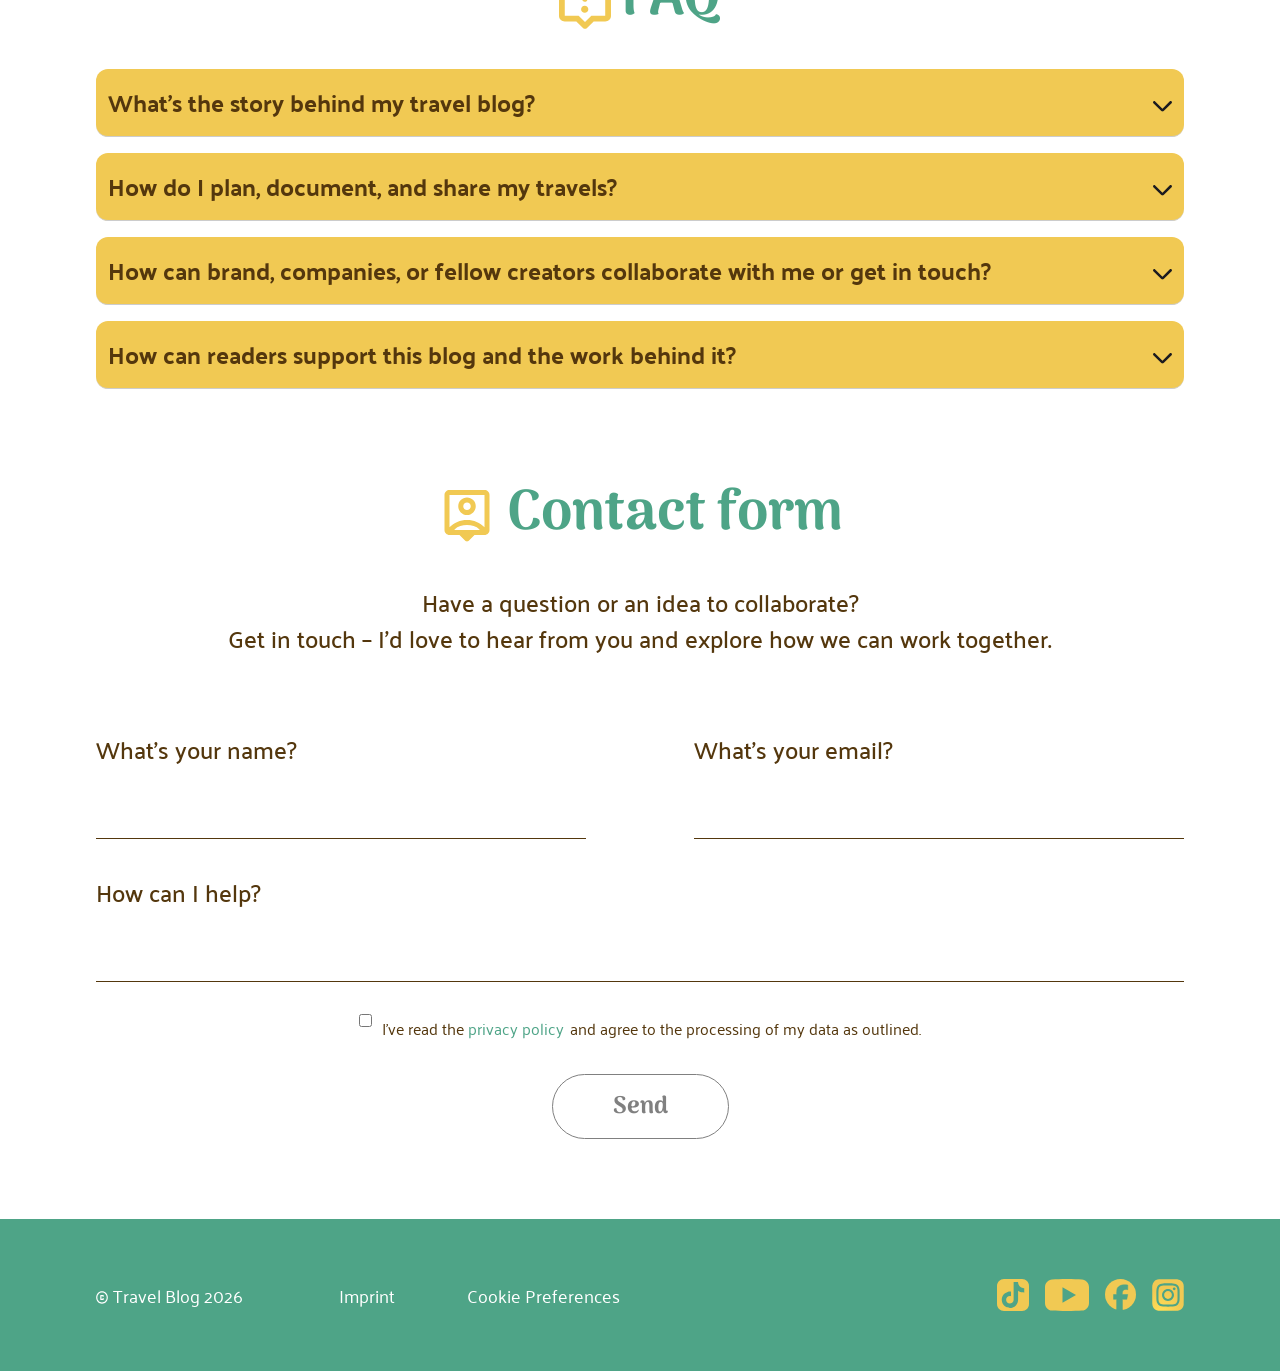
==== commit db526347: "adjusted/changed jp.html and added responsiv design" ====
--- a/index.html
+++ b/index.html
@@ -20,8 +20,8 @@
             </a>
             <ul>
                 <li><a class="highlight" href="./index.html#highlights">Highlights</a></li>
-                <li><a href="./index.html#faq">FAQ</a></li>
-                <li><a href="./index.html#contact">Contact</a></li>
+                <li><a class="faq1" href="./index.html#faq">FAQ</a></li>
+                <li><a class="contact" href="./index.html#contact">Contact</a></li>
             </ul>
         </nav>
     </header>
@@ -63,9 +63,9 @@
                     <a class="slide" href="./joel.html">
                         <img src="./assets/img/slider-maldives.jpg" alt="">
                         <div class="slide-text">
-                            <h3>The World&rsquo;s Most Breathtaking Beaches</h3>
-                            <p>From powder-soft white sands to dramatic coastlines kissed by
-                                turquoise waves, these …</p>
+                            <h3>The Worlds Most Breathtaking Beaches</h3>
+                            <p>From powder-soft white sands to dramatic coastlines kissed by turquoise waves, these
+                                beaches are more than destinations — they’re feelings.</p>
                         </div>
                     </a>
                     <a class="slide" href="./abed.html">
@@ -133,7 +133,8 @@
         </section>
         <section class="contact-section" id="contact">
             <div class="contact-headline">
-                <img class="icons" src="./assets/icons/person-pin-yellow.svg" alt="Gelbes Symbol für eine Kontaktperson">
+                <img class="icons" src="./assets/icons/person-pin-yellow.svg"
+                    alt="Gelbes Symbol für eine Kontaktperson">
                 <h2>Contact form</h2>
             </div>
             <p class="section-intro">Have a question or an idea to collaborate?<br>
@@ -198,7 +199,7 @@
         <ul>
             <li><a href="./index.html"><img src="./assets/icons/Home-screen.svg" alt="zurück zu Home"></a></li>
             <li><a href="./index.html#highlights"><img src="./assets/icons/rocket-launch-green.svg"
-                alt="zurück zu Highlights"></a></li>
+                        alt="zurück zu Highlights"></a></li>
             <li><a href="./index.html#faq"><img src="./assets/icons/live-help-green.svg" alt="zurück zu FAQ"></a></li>
             <li><a href="./index.html#contact"><img src="./assets/icons/person-pin-green.svg"
                         alt="zurück zu Contact form"></a></li>
--- a/styles/style.css
+++ b/styles/style.css
@@ -563,7 +563,7 @@
     display: flex;
     flex-wrap: wrap;
     gap: 4px 12px;
-    margin-bottom: 2em;
+    margin-bottom: 3em;
     color: var(--color-text-primary);
     font-size: 0.875rem;
 }
@@ -615,6 +615,7 @@
 }
 
 .article>p,
+.article-column>p,
 .article-head-text>p {
     margin-bottom: 1em;
     font-family: palanquin;
@@ -652,6 +653,29 @@
 .article-list {
     margin: 0 0 2em;
     padding-left: 25px;
+}
+
+.section-headline {
+    margin-top: 2em;
+    margin-bottom: 1.5em;
+    text-align: center;
+    font-family: 'Arima';
+    font-weight: 600;
+    font-size: 1.125rem;
+    color: var(--color-text-primary);
+}
+
+.chart-card {
+    max-width: 620px;
+    margin: 0 auto 4em;
+    border-radius: 24px;
+    box-shadow: 0 8px 30px rgba(0, 0, 0, 0.2);
+}
+
+.chart-card img {
+    display: block;
+    width: 100%;
+    border-radius: 24px;
 }
 
 .article-list li+li {
@@ -714,7 +738,7 @@
 .share-section {
     position: relative;
     min-height: 120px;
-    margin-top: 2em;
+    margin-top: 4em;
     text-align: center;
 }
 
@@ -951,6 +975,60 @@
     opacity: 1;
 }
 
+
+
+.faq1 {
+    position: relative;
+    display: inline-block;
+}
+
+.faq1::after {
+    content: "";
+    position: absolute;
+    left: 50%;
+    bottom: -0.2px;
+    transform: translateX(-50%);
+    width: 60px;
+    height: 30px;
+    background-image: url("../assets/icons/faq-line.svg");
+    background-repeat: no-repeat;
+    background-position: center bottom;
+    background-size: contain;
+    opacity: 0;
+    transition: opacity 250ms ease;
+}
+
+.faq1:hover::after {
+    opacity: 1;
+}
+
+.contact {
+    position: relative;
+    display: inline-block;
+}
+
+.contact::after {
+    content: "";
+    position: absolute;
+    left: 50%;
+    bottom: 0px;
+    transform: translateX(-50%);
+    width: 110px;
+    height: 30px;
+    background-image: url("../assets/icons/conatact-line.svg");
+    background-repeat: no-repeat;
+    background-position: center bottom;
+    background-size: contain;
+    opacity: 0;
+    transition: opacity 250ms ease;
+}
+
+.contact:hover::after {
+    opacity: 1;
+}
+
+
+
 @media (min-width: 769px) {
 
 
@@ -1012,7 +1090,17 @@
         font-size: 1rem;
     }
 
-    .top5-headline {
+    .article>p,
+    .article-column>p,
+    .article-list li,
+    .pro-tipps li,
+    .share-section p {
+        font-size: 1.25rem;
+        line-height: 1.5;
+    }
+
+    .top5-headline,
+    .section-headline {
         font-size: 1.5rem;
     }
 
@@ -1306,8 +1394,24 @@
         height: 104px;
     }
 
-    .top5-headline {
+    .top5-headline,
+    .section-headline {
         font-size: 2rem;
+    }
+
+    .article-columns {
+        display: flex;
+        gap: 3em;
+    }
+
+    .article-column {
+        width: 50%;
+        display: flex;
+        flex-direction: column;
+    }
+
+    .article-column .chart-card {
+        margin-top: auto;
     }
 
     .top5-slider {
@@ -1349,6 +1453,7 @@
     }
 
     .article>p,
+    .article-column>p,
     .article-list li,
     .pro-tipps li,
     .share-section p {
@@ -1358,12 +1463,15 @@
 
     .article-list-intro,
     .article-list {
-        margin-left: 3em;
+        max-width: 1050px;
+        margin-left: auto;
+        margin-right: auto;
     }
 
     .pro-tipps {
-        margin-left: 30px;
-        margin-right: 30px;
+        max-width: 1050px;
+        margin-left: auto;
+        margin-right: auto;
     }
 
     .pro-tipps ol {
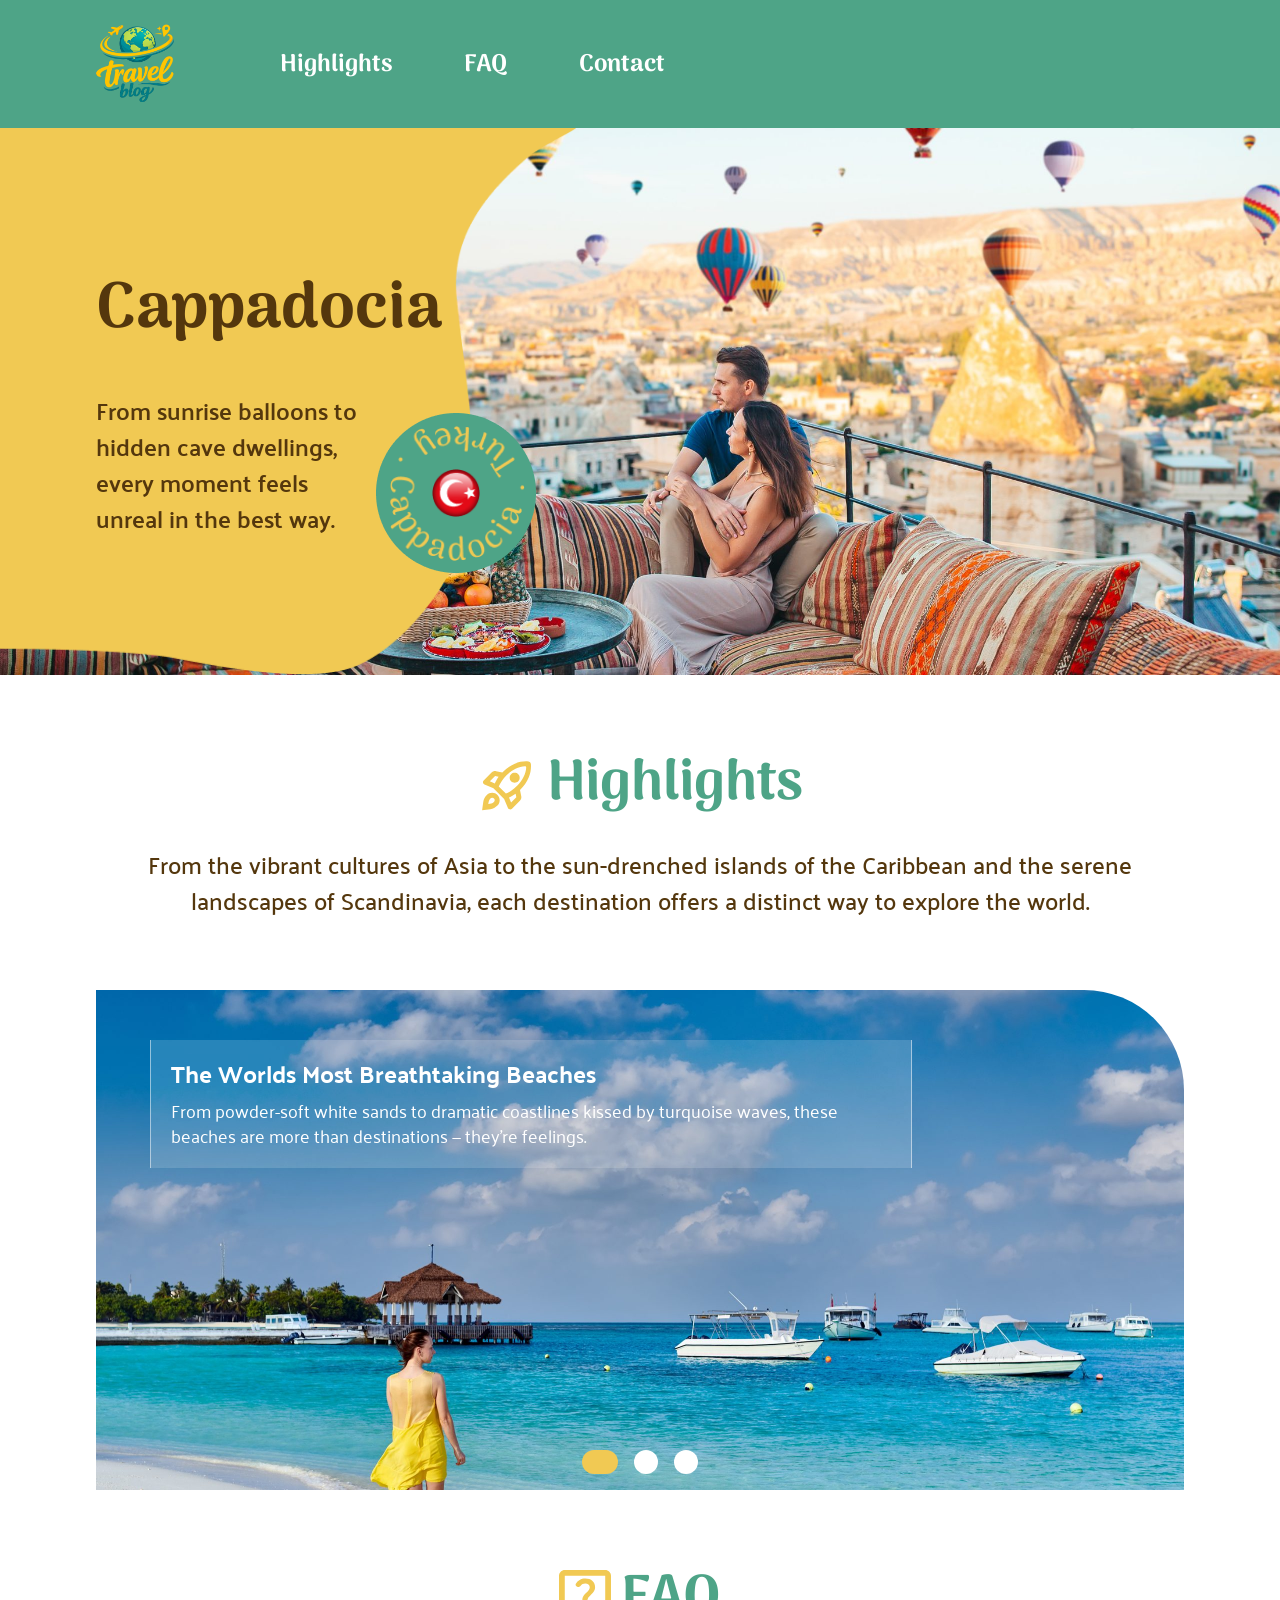
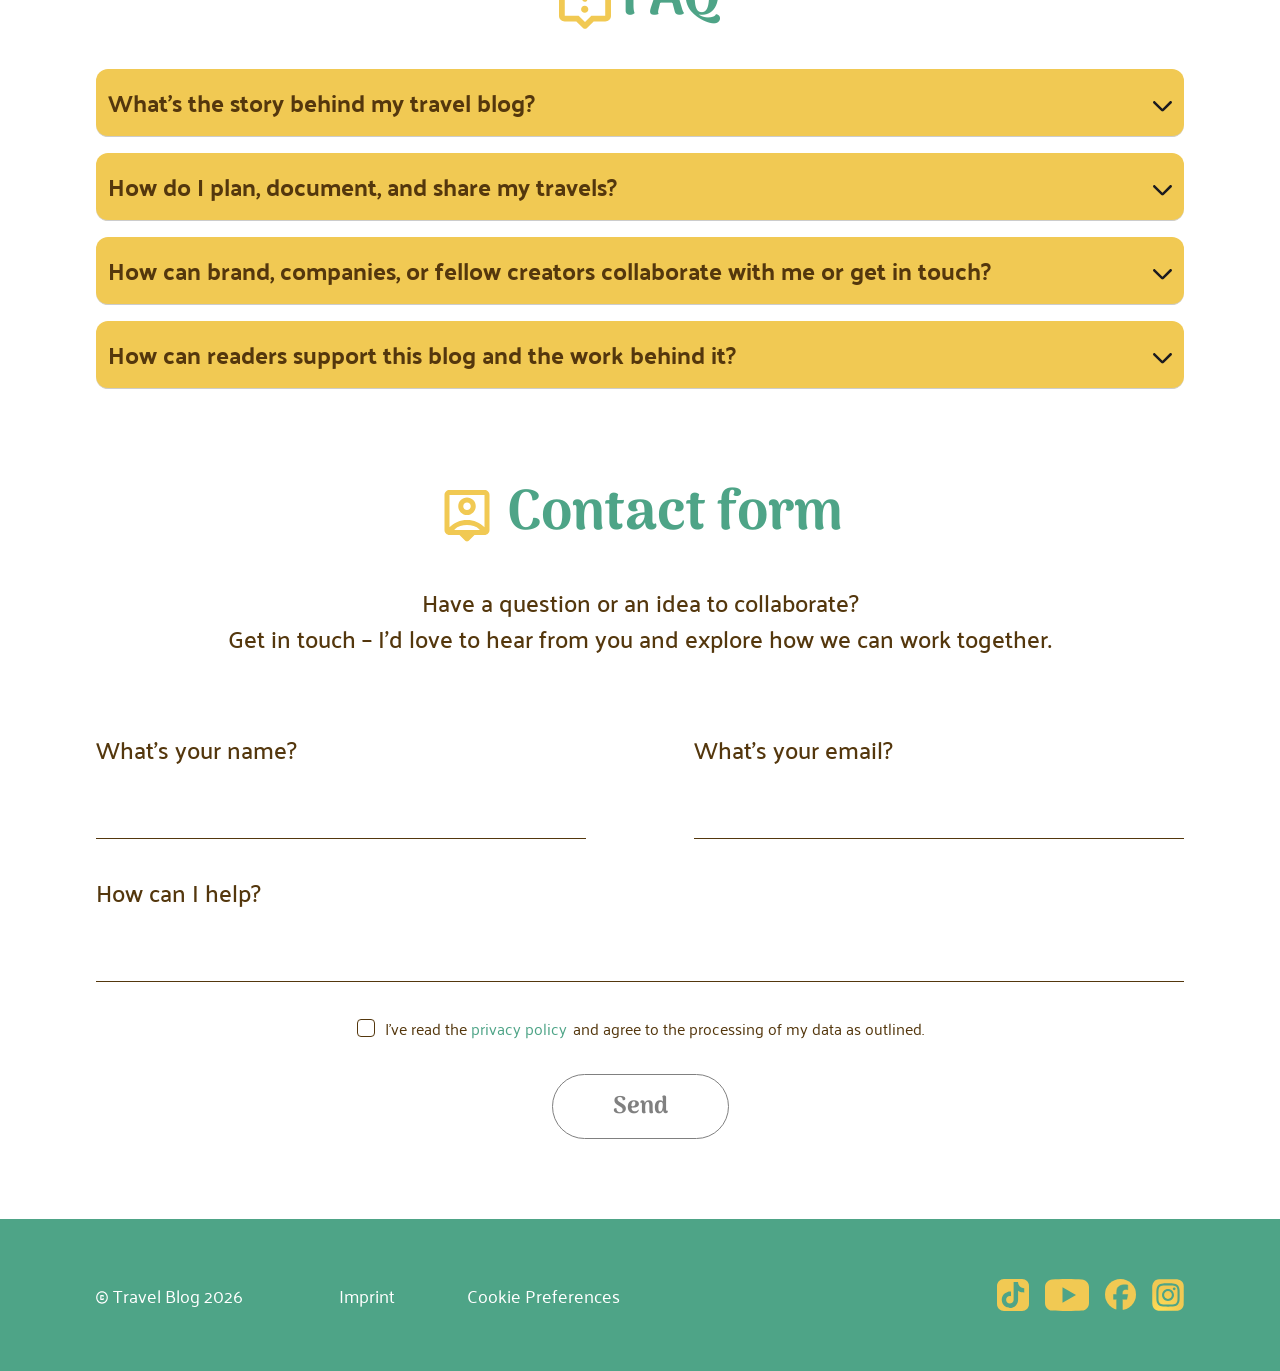
==== commit 21f68aa7: "feature: added favicon to al hmtl pages" ====
--- a/index.html
+++ b/index.html
@@ -5,6 +5,7 @@
     <meta charset="UTF-8">
     <meta name="viewport" content="width=device-width, initial-scale=1.0">
     <title>Reiseblog</title>
+    <link rel="icon" href="./assets/icons/favicon.png" type="image/png">
     <link rel="stylesheet" href="./styles/variables.css">
     <link rel="stylesheet" href="./styles/fonts.css">
     <link rel="stylesheet" href="./styles/reset.css">
--- a/styles/style.css
+++ b/styles/style.css
@@ -295,9 +295,24 @@
     gap: 0.625em;
 }
 
+.form-privacy input[type="checkbox"] {
+    appearance: none;
+    width: 18px;
+    height: 18px;
+    flex-shrink: 0;
+    margin-top: 5px;
+    border: 1px solid var(--color-text-primary);
+    border-radius: 4px;
+    cursor: pointer;
+}
+
 .form-privacy input[type="checkbox"]:checked {
+    border-color: var(--color-primary);
     background-color: var(--color-primary);
-
+    background-image: url(../assets/icons/check-yellow.svg);
+    background-repeat: no-repeat;
+    background-position: center;
+    background-size: 12px;
 }
 
 .form-privacy label {
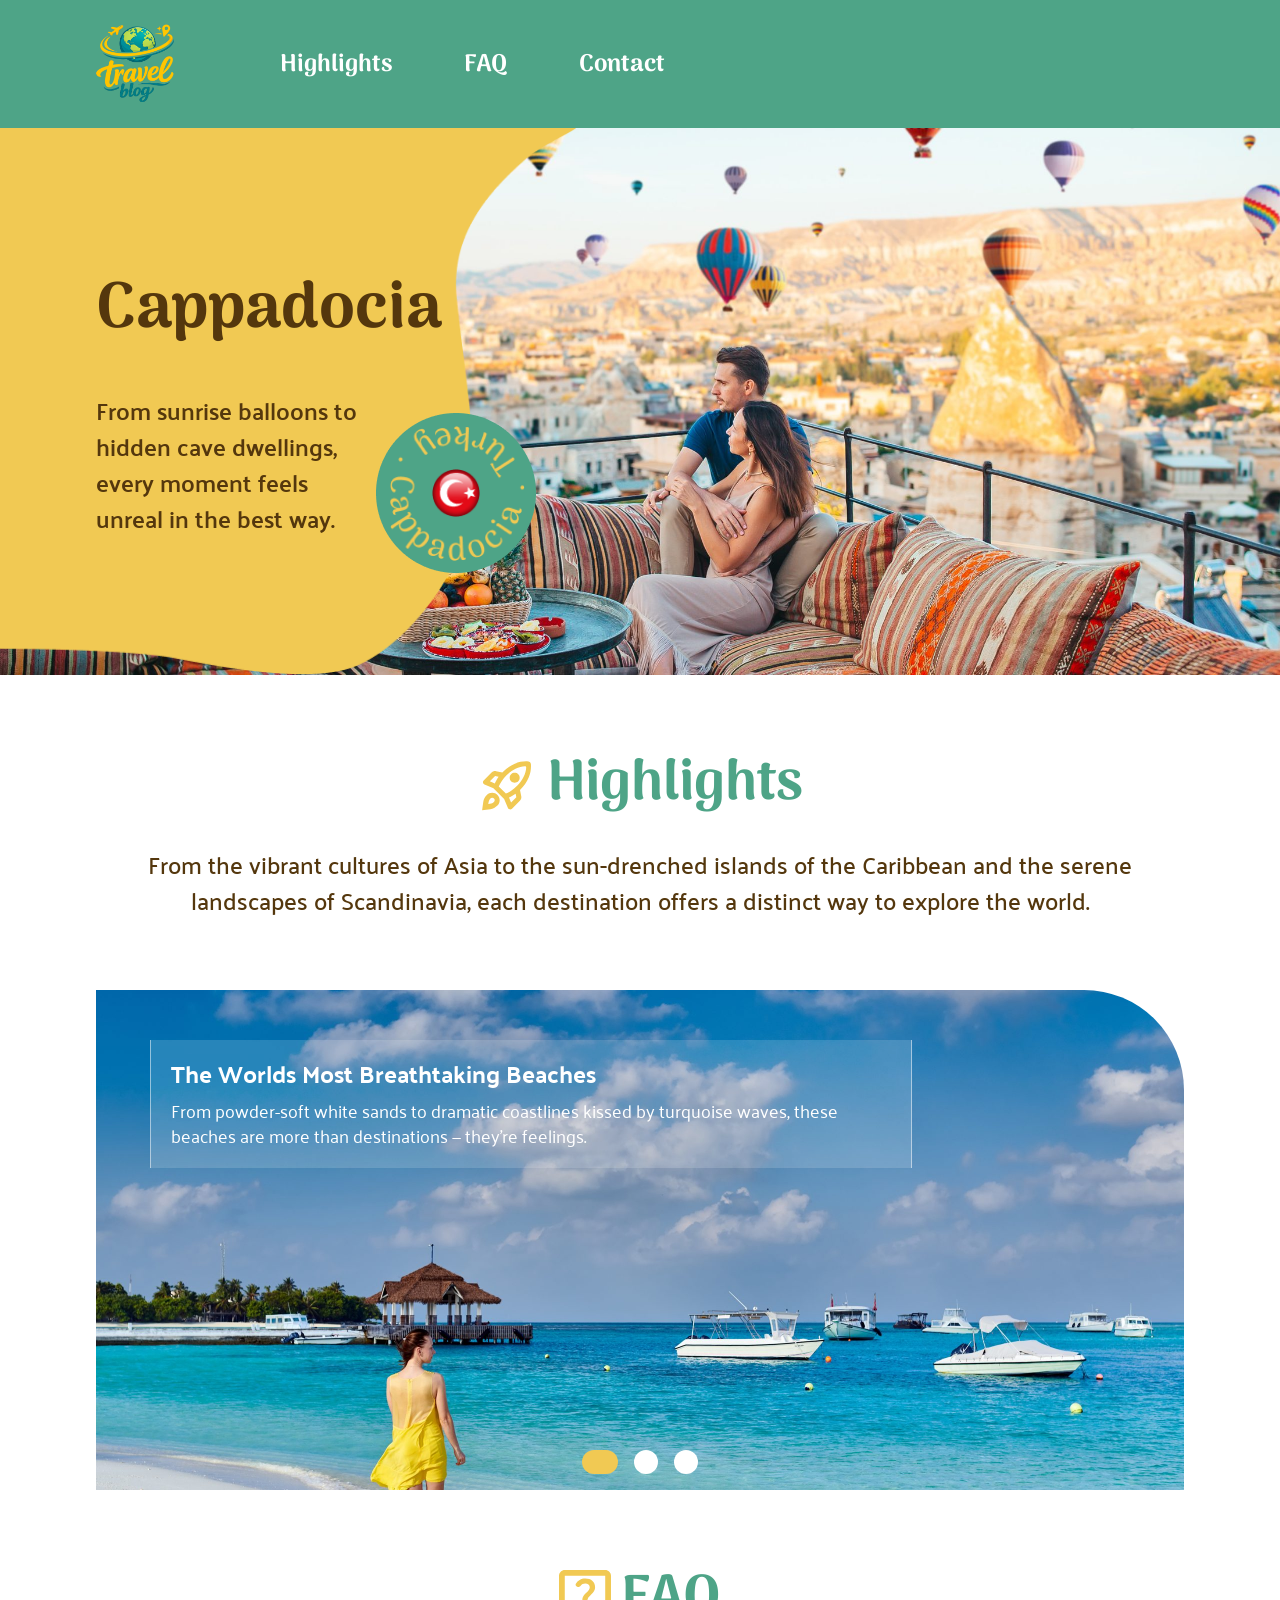
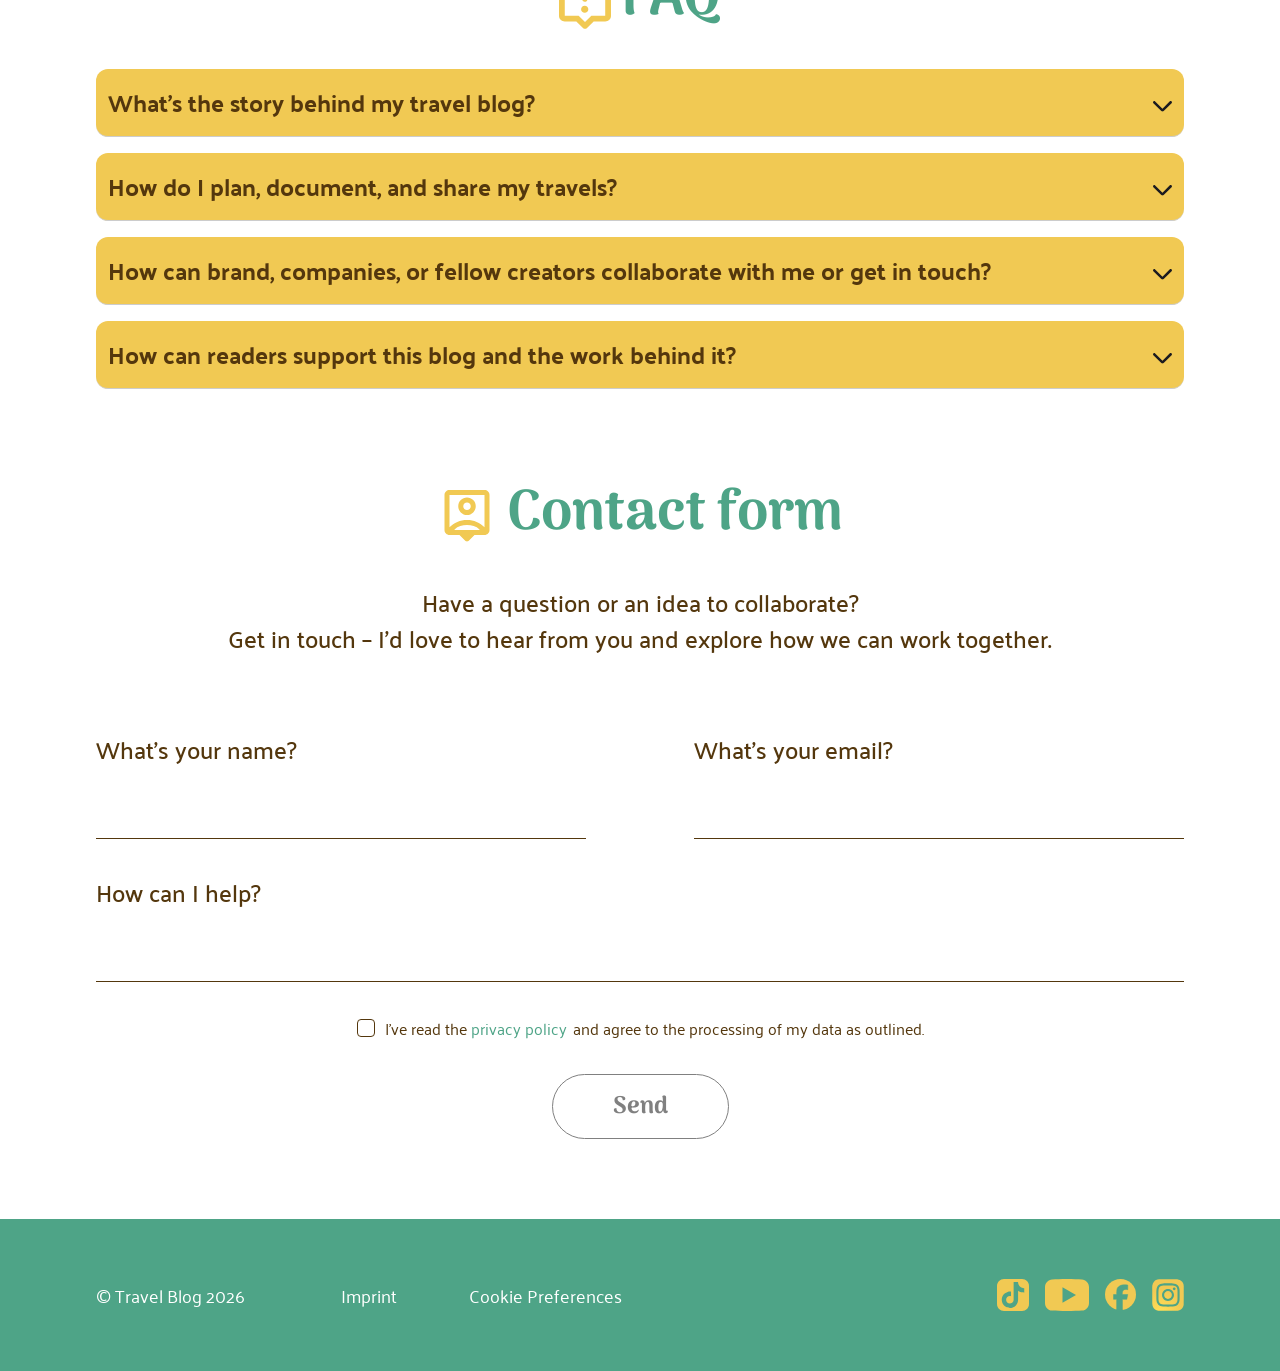
==== commit 1ec6d8f5: "improve semantic HTML across all pages" ====
--- a/index.html
+++ b/index.html
@@ -1,10 +1,10 @@
 <!DOCTYPE html>
-<html lang="de">
+<html lang="en">
 
 <head>
     <meta charset="UTF-8">
     <meta name="viewport" content="width=device-width, initial-scale=1.0">
-    <title>Reiseblog</title>
+    <title>Travel Blog</title>
     <link rel="icon" href="./assets/icons/favicon.png" type="image/png">
     <link rel="stylesheet" href="./styles/variables.css">
     <link rel="stylesheet" href="./styles/fonts.css">
@@ -17,7 +17,7 @@
     <header>
         <nav class="desktop-nav">
             <a class="logo" href="./index.html">
-                <img src="./assets/icons/header-logo.svg" alt="Reiseblog führt zur Startseite">
+                <img src="./assets/icons/header-logo.svg" alt="Travel Blog – home">
             </a>
             <ul>
                 <li><a class="highlight" href="./index.html#highlights">Highlights</a></li>
@@ -33,10 +33,10 @@
         <section class="landing-section">
             <div class="landing-blob">
                 <div class="landing-badge">
-                    <img class="badge-circle" src="./assets/img/ellipse-green.png" alt="Ein grüner Kreis">
+                    <img class="badge-circle" src="./assets/img/ellipse-green.png" alt="">
                     <img class="badge-text" src="./assets/img/cappadocia-turkey.png"
-                        alt="Cappadocia eine Stadt in der Türkei">
-                    <img class="badge-flag" src="./assets/icons/turkey-flag.png" alt="Die türkische Flagge">
+                        alt="Cappadocia, Turkey">
+                    <img class="badge-flag" src="./assets/icons/turkey-flag.png" alt="">
                 </div>
             </div>
             <div class="landing-inner">
@@ -49,19 +49,19 @@
         </section>
         <section class="highlights-section" id="highlights">
             <div class="highlights-headline">
-                <img class="icons" src="./assets/icons/rocket-launch-yellow.svg" alt="Eine gelbe symbolische Rakete">
+                <img class="icons" src="./assets/icons/rocket-launch-yellow.svg" alt="">
                 <h2>Highlights</h2>
             </div>
             <p class="section-intro">From the vibrant cultures of Asia to the sun-drenched islands of
                 the Caribbean and the serene landscapes of Scandinavia, each destination offers a
                 distinct way to explore the world.</p>
-            <section class="slider">
+            <div class="slider">
                 <input type="radio" name="slider" id="slide-1" checked>
                 <input type="radio" name="slider" id="slide-2">
                 <input type="radio" name="slider" id="slide-3">
 
                 <div class="slider-wrapper">
-                    <a class="slide" href="./joel.html">
+                    <a class="slide" href="./pages/joel.html">
                         <img src="./assets/img/slider-maldives.jpg" alt="">
                         <div class="slide-text">
                             <h3>The Worlds Most Breathtaking Beaches</h3>
@@ -69,7 +69,7 @@
                                 beaches are more than destinations — they’re feelings.</p>
                         </div>
                     </a>
-                    <a class="slide" href="./abed.html">
+                    <a class="slide" href="./pages/abed.html">
                         <img src="./assets/img/slider-beirut.jpg" alt="">
                         <div class="slide-text">
                             <h3>Beirut in 3 Days: Culture, Coast and Cuisine</h3>
@@ -77,7 +77,7 @@
                                 and modern culture come …</p>
                         </div>
                     </a>
-                    <a class="slide" href="./jp.html">
+                    <a class="slide" href="./pages/jp.html">
                         <img src="./assets/img/slider-sharm-el-sheikh.jpg" alt="">
                         <div class="slide-text">
                             <h3>Sharm el-Sheikh Beneath The Surface</h3>
@@ -92,11 +92,11 @@
                     <label for="slide-2"></label>
                     <label for="slide-3"></label>
                 </div>
-            </section>
+            </div>
         </section>
         <section class="faq-section" id="faq">
             <div class="faq-headline">
-                <img class="icons" src="./assets/icons/live-help-yellow.svg" alt="Ein gelbes symbolisches Fragezeichen">
+                <img class="icons" src="./assets/icons/live-help-yellow.svg" alt="">
                 <h2>FAQ</h2>
             </div>
             <div class="faq-all">
@@ -135,7 +135,7 @@
         <section class="contact-section" id="contact">
             <div class="contact-headline">
                 <img class="icons" src="./assets/icons/person-pin-yellow.svg"
-                    alt="Gelbes Symbol für eine Kontaktperson">
+                    alt="">
                 <h2>Contact form</h2>
             </div>
             <p class="section-intro">Have a question or an idea to collaborate?<br>
@@ -177,18 +177,17 @@
             </div>
             <div class="footer-row">
                 <div class="copyright">
-                    <img src="./assets/icons/copyright-icon.svg" alt="Ein Copyright Logo">
-                    <p>Travel Blog 2026</p>
+                    <p>&copy; Travel Blog <time datetime="2026">2026</time></p>
                 </div>
                 <div class="footer-social">
                     <a href="https://www.tiktok.com" target="_blank"><img src="./assets/icons/tiktok-icon.svg"
-                            alt="TikTok Logo"></a>
+                            alt="TikTok"></a>
                     <a class="youtube" href="https://www.youtube.com" target="_blank"><img
-                            src="./assets/icons/youtube-icon.svg" alt="YouTube Logo"></a>
+                            src="./assets/icons/youtube-icon.svg" alt="YouTube"></a>
                     <a href="https://www.facebook.com" target="_blank"><img src="./assets/icons/facebook-icon.svg"
-                            alt="Facebook Logo"></a>
+                            alt="Facebook"></a>
                     <a href="https://www.instagram.com" target="_blank"><img src="./assets/icons/Instagram-icon.svg"
-                            alt="Instagram Logo"></a>
+                            alt="Instagram"></a>
                 </div>
             </div>
         </div>
@@ -198,12 +197,12 @@
     <!--MOBILE NAV START-->
     <nav class="mobile-nav">
         <ul>
-            <li><a href="./index.html"><img src="./assets/icons/Home-screen.svg" alt="zurück zu Home"></a></li>
+            <li><a href="./index.html"><img src="./assets/icons/Home-screen.svg" alt="Home"></a></li>
             <li><a href="./index.html#highlights"><img src="./assets/icons/rocket-launch-green.svg"
-                        alt="zurück zu Highlights"></a></li>
-            <li><a href="./index.html#faq"><img src="./assets/icons/live-help-green.svg" alt="zurück zu FAQ"></a></li>
+                        alt="Highlights"></a></li>
+            <li><a href="./index.html#faq"><img src="./assets/icons/live-help-green.svg" alt="FAQ"></a></li>
             <li><a href="./index.html#contact"><img src="./assets/icons/person-pin-green.svg"
-                        alt="zurück zu Contact form"></a></li>
+                        alt="Contact"></a></li>
         </ul>
     </nav>
     <!--MOBILE NAV END-->
--- a/styles/style.css
+++ b/styles/style.css
@@ -394,15 +394,6 @@
     display: flex;
     align-items: baseline;
     gap: 0.2em;
-    margin-left: -1.3px;
-}
-
-.copyright img {
-    height: 0.8em;
-    width: 0.8em;
-    align-self: baseline;
-    position: relative;
-    top: 0.1em;
 }
 
 .copyright p {
@@ -495,8 +486,9 @@
     border-radius: 8px;
     padding: 0.75em 1em;
     margin-top: 0.75em;
+    font-weight: 500;
     font-size: 1rem;
-    line-height: 1.6;
+    line-height: 1.2;
     color: var(--color-text-primary);
 }
 
@@ -579,11 +571,12 @@
     flex-wrap: wrap;
     gap: 4px 12px;
     margin-bottom: 3em;
+    list-style: none;
     color: var(--color-text-primary);
     font-size: 0.875rem;
 }
 
-.article-meta span {
+.article-meta li {
     display: flex;
     align-items: center;
     gap: 3px;
@@ -693,6 +686,13 @@
     border-radius: 24px;
 }
 
+.chart-card figcaption {
+    padding: 0.75em 1em;
+    text-align: center;
+    font-size: 0.875rem;
+    color: var(--color-text-primary);
+}
+
 .article-list li+li {
     margin-top: 5px;
 }
@@ -724,10 +724,11 @@
     height: 38px;
 }
 
-.pro-tipps-title h3 {
+.pro-tipps-title h2 {
     font-family: 'Palanquin';
     font-weight: 700;
     font-size: 1.5rem;
+    color: var(--color-secondary);
 }
 
 .pro-tipps ol {
@@ -853,6 +854,7 @@
 
 
 .top5-headline {
+    width: 100%;
     margin-bottom: 1.5em;
     text-align: center;
     font-family: 'Arima';
@@ -864,6 +866,7 @@
 .top5-slider {
     position: relative;
     display: flex;
+    flex-wrap: wrap;
     justify-content: center;
     overflow: hidden;
     max-width: 400px;
